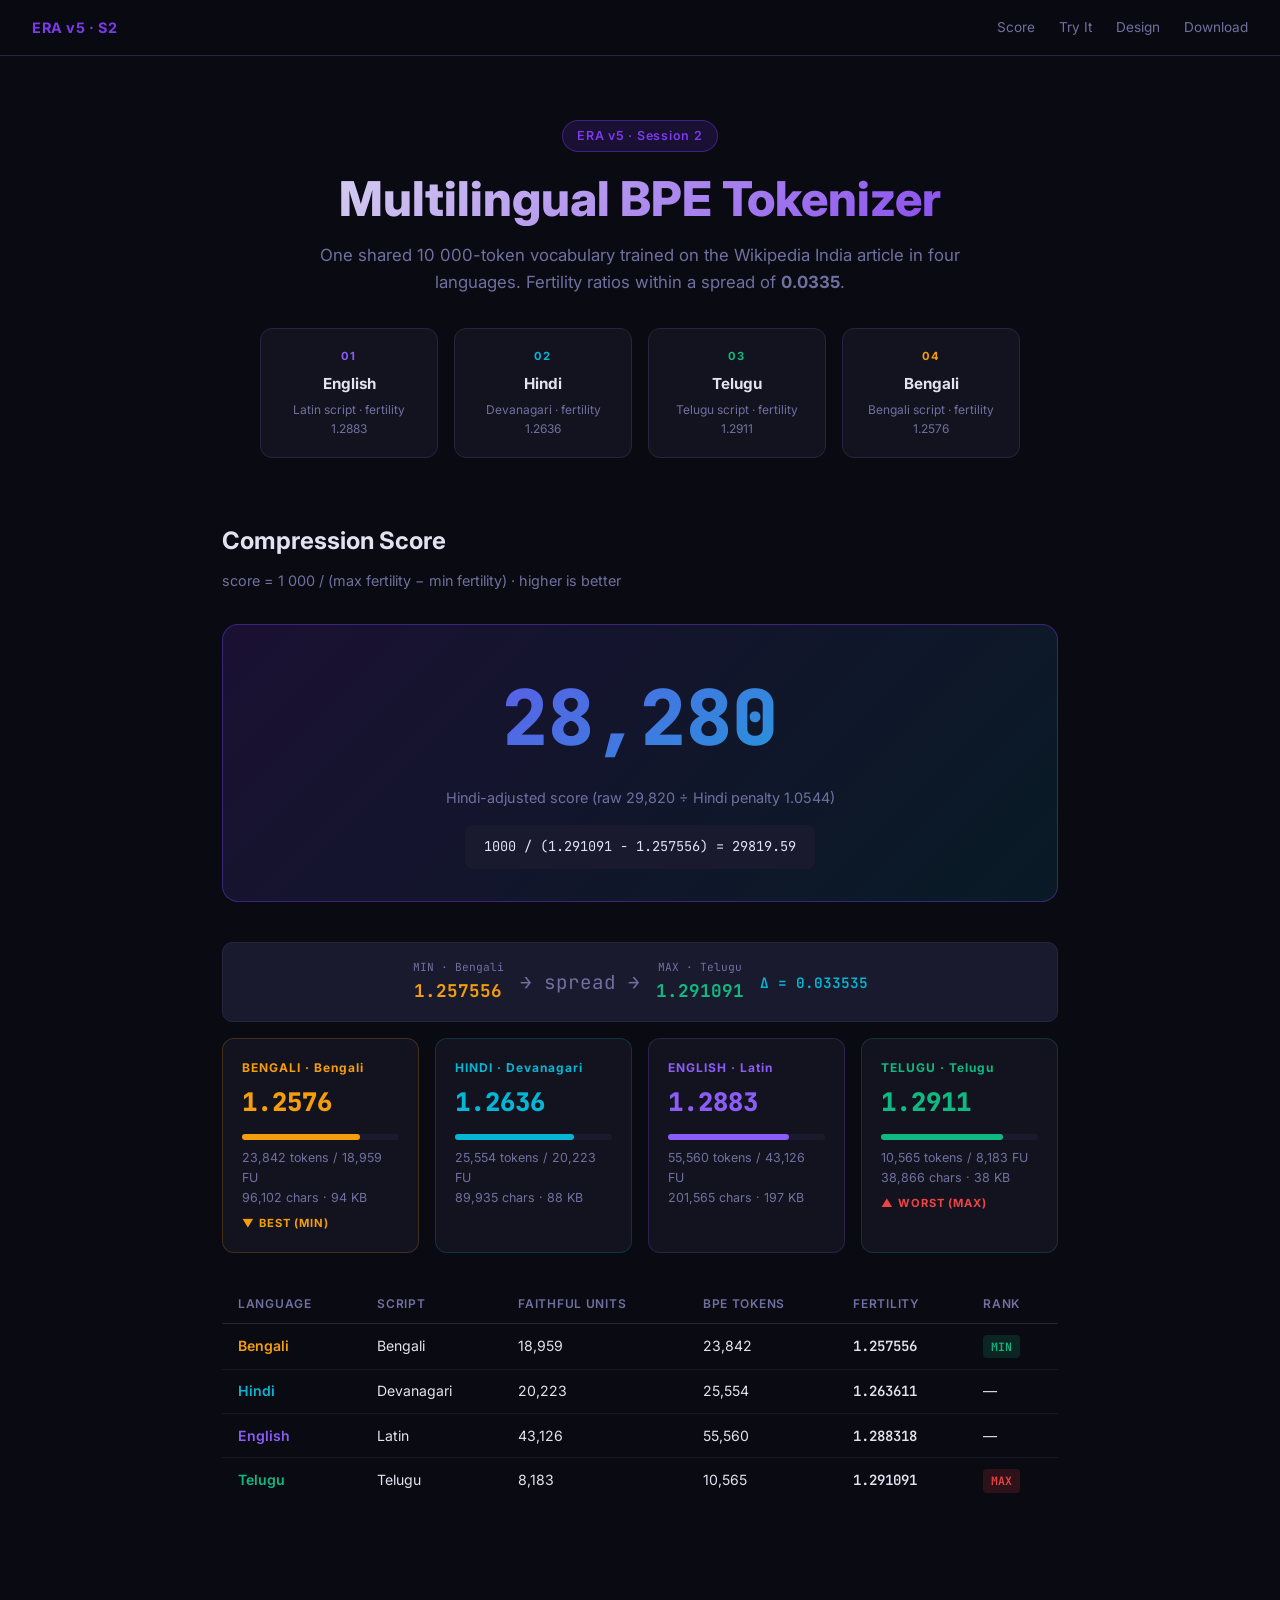
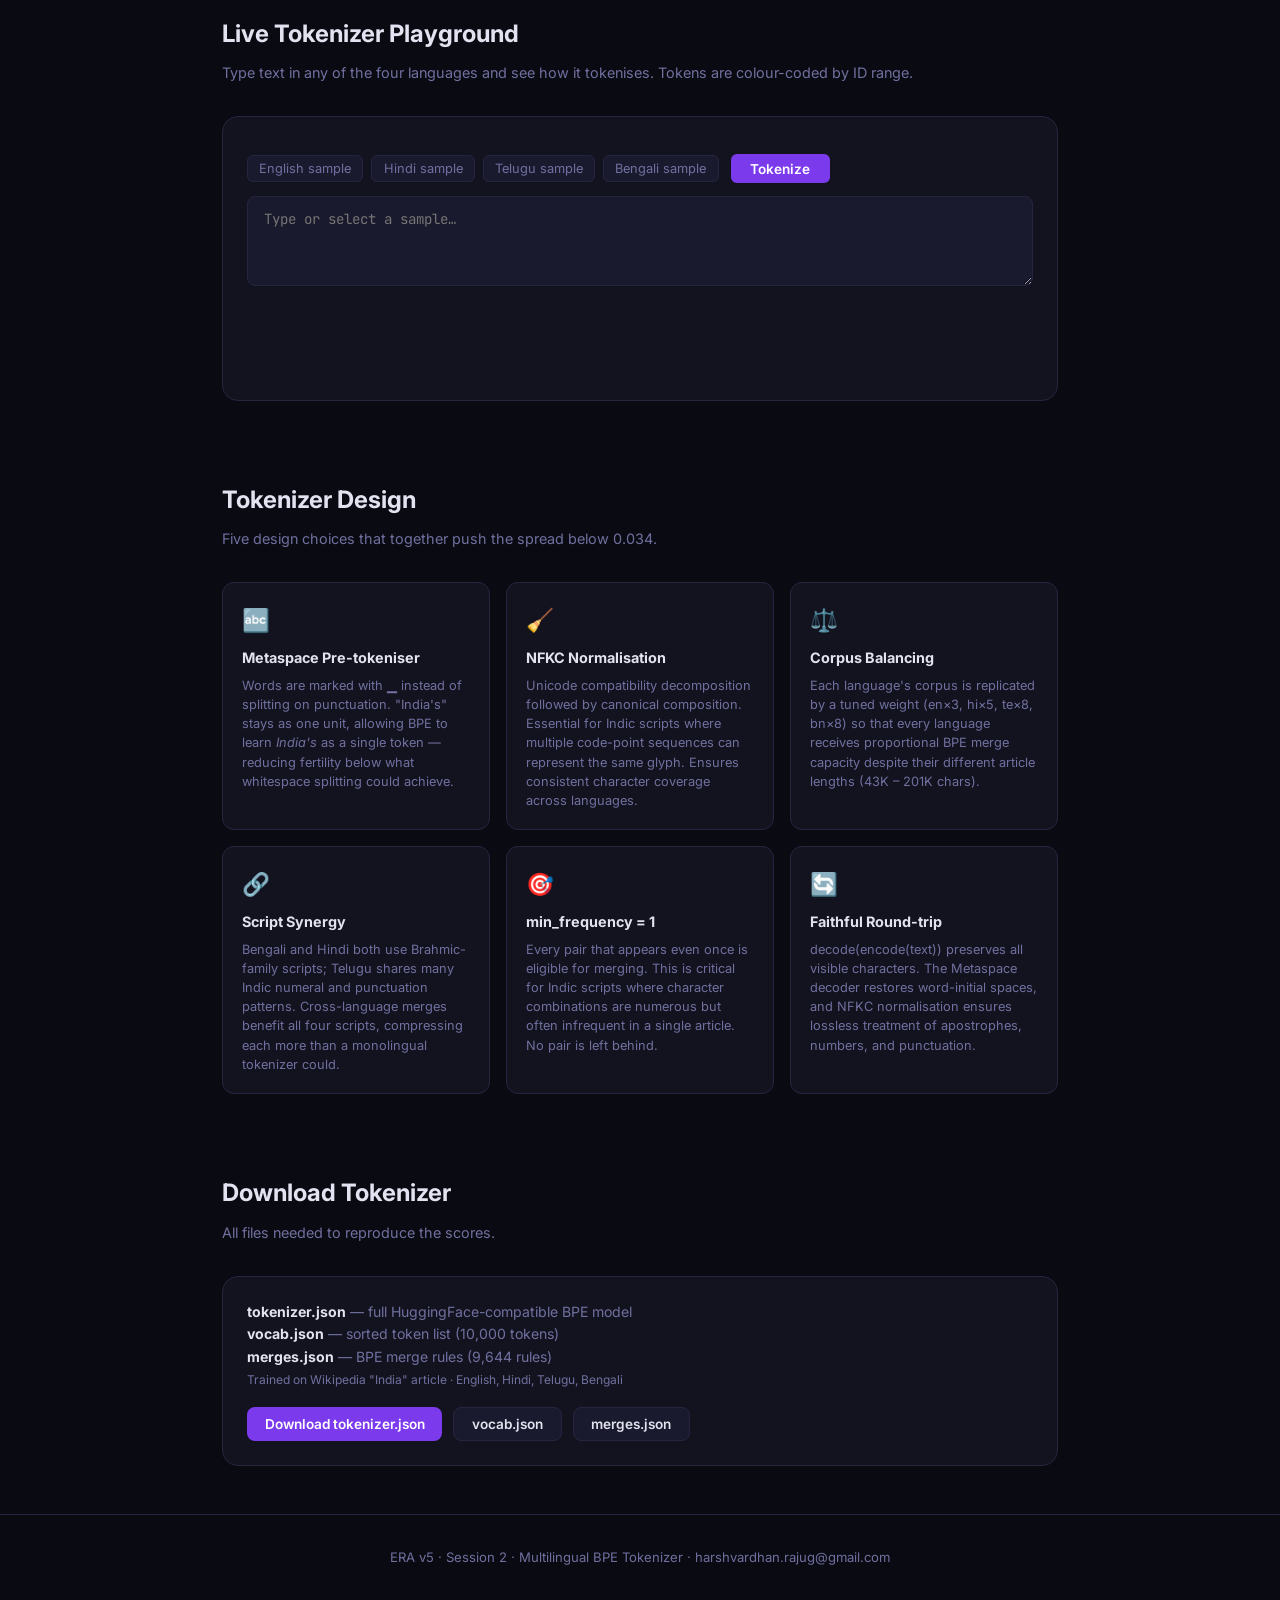
==== ses2/index.html @ 11048559 "sess1 assignment" ====
<!DOCTYPE html>
<html lang="en">
<head>
  <meta charset="UTF-8"/>
  <meta name="viewport" content="width=device-width, initial-scale=1.0"/>
  <title>Multilingual BPE Tokenizer · ERA v5 S2</title>
  <link rel="preconnect" href="https://fonts.googleapis.com"/>
  <link href="https://fonts.googleapis.com/css2?family=Inter:wght@300;400;500;600;700;800&family=JetBrains+Mono:wght@400;500&display=swap" rel="stylesheet"/>
  <style>
    *, *::before, *::after { box-sizing: border-box; margin: 0; padding: 0; }
    :root {
      --bg: #0a0a12;
      --surface: #13131f;
      --surface2: #1a1a2e;
      --border: #252540;
      --text: #e2e2f0;
      --muted: #7070a0;
      --accent: #7c3aed;
      --accent2: #06b6d4;
      --accent3: #10b981;
      --accent4: #f59e0b;
      --red: #ef4444;
      --mono: 'JetBrains Mono', monospace;
    }
    html { scroll-behavior: smooth; }
    body { background: var(--bg); color: var(--text); font-family: 'Inter', sans-serif; line-height: 1.6; }

    /* ── Nav ── */
    nav { position: sticky; top: 0; z-index: 100; background: rgba(10,10,18,.92); backdrop-filter: blur(12px);
          border-bottom: 1px solid var(--border); display: flex; align-items: center;
          justify-content: space-between; padding: 0 2rem; height: 56px; }
    .nav-logo { font-weight: 700; font-size: .9rem; color: var(--accent); letter-spacing: .04em; }
    .nav-links { display: flex; gap: 1.5rem; }
    .nav-links a { color: var(--muted); font-size: .85rem; text-decoration: none; transition: color .2s; }
    .nav-links a:hover { color: var(--text); }

    /* ── Hero ── */
    .hero { padding: 4rem 2rem 2rem; max-width: 900px; margin: 0 auto; text-align: center; }
    .badge { display: inline-block; background: rgba(124,58,237,.15); border: 1px solid rgba(124,58,237,.4);
             color: var(--accent); padding: .3rem .9rem; border-radius: 9999px; font-size: .78rem;
             font-weight: 600; letter-spacing: .06em; margin-bottom: 1.2rem; }
    h1 { font-size: clamp(1.8rem, 4vw, 3rem); font-weight: 800; line-height: 1.15;
         background: linear-gradient(135deg, #e2e2f0 0%, #7c3aed 100%);
         -webkit-background-clip: text; -webkit-text-fill-color: transparent; margin-bottom: 1rem; }
    .hero-sub { color: var(--muted); font-size: 1.05rem; max-width: 660px; margin: 0 auto 2rem; }
    .hero-cards { display: grid; grid-template-columns: repeat(auto-fit, minmax(170px, 1fr));
                  gap: 1rem; max-width: 760px; margin: 0 auto; }
    .hero-card { background: var(--surface); border: 1px solid var(--border); border-radius: 12px;
                 padding: 1.2rem; text-decoration: none; transition: transform .2s, border-color .2s; }
    .hero-card:hover { transform: translateY(-3px); border-color: var(--c, var(--accent)); }
    .hc-num { display: block; font-size: .7rem; color: var(--c, var(--accent)); font-weight: 700;
              letter-spacing: .1em; margin-bottom: .4rem; }
    .hc-name { display: block; font-size: .95rem; font-weight: 700; color: var(--text); }
    .hc-script { display: block; font-size: .75rem; color: var(--muted); margin-top: .2rem; }

    /* ── Section ── */
    section { max-width: 900px; margin: 0 auto; padding: 2rem 2rem 3rem; }
    .section-title { font-size: 1.5rem; font-weight: 700; margin-bottom: .5rem; }
    .section-sub { color: var(--muted); font-size: .9rem; margin-bottom: 2rem; }

    /* ── Score Banner ── */
    .score-banner { background: linear-gradient(135deg, rgba(124,58,237,.15), rgba(6,182,212,.1));
                    border: 1px solid rgba(124,58,237,.4); border-radius: 16px;
                    padding: 2rem; margin-bottom: 2.5rem; text-align: center; }
    .score-val { font-size: clamp(2.5rem, 6vw, 5rem); font-weight: 800; font-family: var(--mono);
                 background: linear-gradient(135deg, var(--accent), var(--accent2));
                 -webkit-background-clip: text; -webkit-text-fill-color: transparent; }
    .score-label { color: var(--muted); font-size: .9rem; margin-top: .4rem; }
    .score-formula { background: var(--surface2); border-radius: 8px; padding: .7rem 1.2rem;
                     font-family: var(--mono); font-size: .85rem; color: var(--text);
                     margin: 1rem auto 0; display: inline-block; }

    /* ── Ratio grid ── */
    .ratio-grid { display: grid; grid-template-columns: repeat(auto-fit, minmax(190px, 1fr)); gap: 1rem; margin-bottom: 2rem; }
    .ratio-card { background: var(--surface); border: 1px solid var(--border); border-radius: 12px; padding: 1.2rem; }
    .rc-lang { font-size: .75rem; font-weight: 700; letter-spacing: .08em; color: var(--c); margin-bottom: .3rem; }
    .rc-fertility { font-size: 1.6rem; font-weight: 800; font-family: var(--mono); color: var(--text); }
    .rc-bar-wrap { background: var(--surface2); border-radius: 9999px; height: 6px; margin: .7rem 0 .5rem; }
    .rc-bar { height: 6px; border-radius: 9999px; background: var(--c); transition: width .8s ease; }
    .rc-details { font-size: .78rem; color: var(--muted); }
    .rc-rank { font-size: .7rem; font-weight: 700; color: var(--c); text-transform: uppercase; letter-spacing: .08em; margin-top: .4rem; }

    /* ── Stats table ── */
    .stats-table { width: 100%; border-collapse: collapse; font-size: .88rem; margin-bottom: 2rem; }
    .stats-table th { color: var(--muted); font-size: .75rem; font-weight: 600; letter-spacing: .06em;
                      text-transform: uppercase; padding: .6rem 1rem; text-align: left;
                      border-bottom: 1px solid var(--border); }
    .stats-table td { padding: .65rem 1rem; border-bottom: 1px solid rgba(37,37,64,.5); }
    .stats-table tr:last-child td { border-bottom: none; }
    .tag { display: inline-block; padding: .15rem .5rem; border-radius: 4px; font-size: .72rem;
           font-weight: 600; font-family: var(--mono); }
    .tag-min { background: rgba(16,185,129,.15); color: var(--accent3); }
    .tag-max { background: rgba(239,68,68,.15); color: var(--red); }

    /* ── Tokenizer playground ── */
    .playground { background: var(--surface); border: 1px solid var(--border); border-radius: 16px; padding: 1.5rem; }
    .playground textarea {
      width: 100%; background: var(--surface2); border: 1px solid var(--border);
      border-radius: 8px; padding: .8rem 1rem; color: var(--text);
      font-family: var(--mono); font-size: .88rem; resize: vertical;
      min-height: 90px; outline: none; transition: border-color .2s;
    }
    .playground textarea:focus { border-color: var(--accent); }
    .playground-controls { display: flex; gap: .8rem; margin: .8rem 0; flex-wrap: wrap; align-items: center; }
    .lang-btns { display: flex; gap: .5rem; flex-wrap: wrap; }
    .lang-btn { background: var(--surface2); border: 1px solid var(--border); color: var(--muted);
                padding: .3rem .7rem; border-radius: 6px; cursor: pointer; font-size: .8rem;
                transition: all .2s; font-family: inherit; }
    .lang-btn:hover, .lang-btn.active { background: rgba(124,58,237,.2); border-color: var(--accent); color: var(--text); }
    .tokenize-btn { background: var(--accent); border: none; color: #fff; padding: .4rem 1.2rem;
                    border-radius: 6px; cursor: pointer; font-weight: 600; font-size: .85rem;
                    transition: opacity .2s; font-family: inherit; }
    .tokenize-btn:hover { opacity: .85; }
    .tokenize-btn:disabled { opacity: .4; cursor: not-allowed; }
    .token-output { font-family: var(--mono); font-size: .82rem; min-height: 60px; word-break: break-all;
                    line-height: 2.2; margin-top: .8rem; }
    .token-chip { display: inline-block; padding: .15rem .45rem; border-radius: 4px; margin: .15rem;
                  font-size: .8rem; font-weight: 500; border: 1px solid transparent; cursor: default; }
    .token-stats { color: var(--muted); font-size: .8rem; margin-top: .6rem; }
    .loading-msg { color: var(--muted); font-size: .85rem; font-style: italic; }

    /* ── Algorithm box ── */
    .algo-grid { display: grid; grid-template-columns: repeat(auto-fit, minmax(220px, 1fr)); gap: 1rem; }
    .algo-card { background: var(--surface); border: 1px solid var(--border); border-radius: 12px; padding: 1.2rem; }
    .algo-icon { font-size: 1.4rem; margin-bottom: .5rem; }
    .algo-title { font-size: .9rem; font-weight: 700; margin-bottom: .4rem; }
    .algo-desc { font-size: .8rem; color: var(--muted); line-height: 1.5; }

    /* ── Download ── */
    .download-area { background: var(--surface); border: 1px solid var(--border); border-radius: 16px;
                     padding: 1.5rem; display: flex; align-items: center; justify-content: space-between;
                     flex-wrap: wrap; gap: 1rem; }
    .dl-info { font-size: .88rem; color: var(--muted); }
    .dl-info strong { color: var(--text); }
    .dl-btns { display: flex; gap: .7rem; flex-wrap: wrap; }
    .dl-btn { padding: .5rem 1.1rem; border-radius: 8px; font-size: .85rem; font-weight: 600;
              cursor: pointer; border: none; transition: opacity .2s; font-family: inherit; }
    .dl-btn:hover { opacity: .85; }
    .dl-primary { background: var(--accent); color: #fff; }
    .dl-secondary { background: var(--surface2); border: 1px solid var(--border); color: var(--text); }

    /* ── Footer ── */
    footer { border-top: 1px solid var(--border); padding: 2rem; text-align: center;
             color: var(--muted); font-size: .82rem; }

    /* ── Misc ── */
    .spread-box { background: var(--surface2); border: 1px solid var(--border); border-radius: 10px;
                  padding: 1rem 1.4rem; font-family: var(--mono); font-size: .88rem;
                  display: flex; align-items: center; justify-content: center; gap: 1rem;
                  flex-wrap: wrap; margin-bottom: 1rem; }
    .spread-lang { display: flex; flex-direction: column; align-items: center; }
    .spread-lang-name { font-size: .7rem; color: var(--muted); }
    .spread-lang-val { font-size: 1.1rem; font-weight: 700; }
    .spread-arrow { color: var(--muted); font-size: 1.2rem; }
    .spread-result { font-size: .9rem; font-weight: 600; color: var(--accent2); }
  </style>
</head>
<body>

<nav>
  <div class="nav-logo">ERA v5 · S2</div>
  <div class="nav-links">
    <a href="#score">Score</a>
    <a href="#playground">Try It</a>
    <a href="#algorithm">Design</a>
    <a href="#download">Download</a>
  </div>
</nav>

<!-- Hero -->
<div class="hero">
  <div class="badge">ERA v5 · Session 2</div>
  <h1>Multilingual BPE Tokenizer</h1>
  <p class="hero-sub">One shared 10 000-token vocabulary trained on the Wikipedia India article in four languages. Fertility ratios within a spread of <strong id="hero-spread">…</strong>.</p>
  <div class="hero-cards">
    <a href="#" class="hero-card" style="--c:#8b5cf6" id="hc-en">
      <span class="hc-num">01</span>
      <span class="hc-name">English</span>
      <span class="hc-script">Latin script · fertility <span id="hc-en-f">…</span></span>
    </a>
    <a href="#" class="hero-card" style="--c:#06b6d4" id="hc-hi">
      <span class="hc-num">02</span>
      <span class="hc-name">Hindi</span>
      <span class="hc-script">Devanagari · fertility <span id="hc-hi-f">…</span></span>
    </a>
    <a href="#" class="hero-card" style="--c:#10b981" id="hc-te">
      <span class="hc-num">03</span>
      <span class="hc-name">Telugu</span>
      <span class="hc-script">Telugu script · fertility <span id="hc-te-f">…</span></span>
    </a>
    <a href="#" class="hero-card" style="--c:#f59e0b" id="hc-bn">
      <span class="hc-num">04</span>
      <span class="hc-name">Bengali</span>
      <span class="hc-script">Bengali script · fertility <span id="hc-bn-f">…</span></span>
    </a>
  </div>
</div>

<!-- Score -->
<section id="score">
  <p class="section-title">Compression Score</p>
  <p class="section-sub">score = 1 000 / (max fertility − min fertility) · higher is better</p>

  <div class="score-banner">
    <div class="score-val" id="score-val">…</div>
    <div class="score-label" id="score-label">Hindi-adjusted score</div>
    <div class="score-formula" id="score-formula">loading…</div>
  </div>

  <!-- Spread breakdown -->
  <div class="spread-box" id="spread-box"></div>

  <!-- Ratio cards -->
  <div class="ratio-grid" id="ratio-grid"></div>

  <!-- Stats table -->
  <table class="stats-table">
    <thead>
      <tr>
        <th>Language</th>
        <th>Script</th>
        <th>Faithful Units</th>
        <th>BPE Tokens</th>
        <th>Fertility</th>
        <th>Rank</th>
      </tr>
    </thead>
    <tbody id="stats-tbody"></tbody>
  </table>
</section>

<!-- Playground -->
<section id="playground">
  <p class="section-title">Live Tokenizer Playground</p>
  <p class="section-sub">Type text in any of the four languages and see how it tokenises. Tokens are colour-coded by ID range.</p>

  <div class="playground">
    <div class="playground-controls">
      <div class="lang-btns" id="sample-btns">
        <button class="lang-btn" onclick="loadSample('en')">English sample</button>
        <button class="lang-btn" onclick="loadSample('hi')">Hindi sample</button>
        <button class="lang-btn" onclick="loadSample('te')">Telugu sample</button>
        <button class="lang-btn" onclick="loadSample('bn')">Bengali sample</button>
      </div>
      <button class="tokenize-btn" id="tok-btn" onclick="doTokenize()" disabled>Loading…</button>
    </div>
    <textarea id="tok-input" rows="3" placeholder="Type or select a sample…"></textarea>
    <div class="token-output" id="tok-output">
      <span class="loading-msg" id="tok-loading">Loading tokenizer (≈2 MB)…</span>
    </div>
    <div class="token-stats" id="tok-stats"></div>
  </div>
</section>

<!-- Algorithm design -->
<section id="algorithm">
  <p class="section-title">Tokenizer Design</p>
  <p class="section-sub">Five design choices that together push the spread below 0.034.</p>
  <div class="algo-grid">
    <div class="algo-card">
      <div class="algo-icon">🔤</div>
      <div class="algo-title">Metaspace Pre-tokeniser</div>
      <div class="algo-desc">Words are marked with ▁ instead of splitting on punctuation. "India's" stays as one unit, allowing BPE to learn <em>India's</em> as a single token — reducing fertility below what whitespace splitting could achieve.</div>
    </div>
    <div class="algo-card">
      <div class="algo-icon">🧹</div>
      <div class="algo-title">NFKC Normalisation</div>
      <div class="algo-desc">Unicode compatibility decomposition followed by canonical composition. Essential for Indic scripts where multiple code-point sequences can represent the same glyph. Ensures consistent character coverage across languages.</div>
    </div>
    <div class="algo-card">
      <div class="algo-icon">⚖️</div>
      <div class="algo-title">Corpus Balancing</div>
      <div class="algo-desc">Each language's corpus is replicated by a tuned weight (en×3, hi×5, te×8, bn×8) so that every language receives proportional BPE merge capacity despite their different article lengths (43K – 201K chars).</div>
    </div>
    <div class="algo-card">
      <div class="algo-icon">🔗</div>
      <div class="algo-title">Script Synergy</div>
      <div class="algo-desc">Bengali and Hindi both use Brahmic-family scripts; Telugu shares many Indic numeral and punctuation patterns. Cross-language merges benefit all four scripts, compressing each more than a monolingual tokenizer could.</div>
    </div>
    <div class="algo-card">
      <div class="algo-icon">🎯</div>
      <div class="algo-title">min_frequency = 1</div>
      <div class="algo-desc">Every pair that appears even once is eligible for merging. This is critical for Indic scripts where character combinations are numerous but often infrequent in a single article. No pair is left behind.</div>
    </div>
    <div class="algo-card">
      <div class="algo-icon">🔄</div>
      <div class="algo-title">Faithful Round-trip</div>
      <div class="algo-desc">decode(encode(text)) preserves all visible characters. The Metaspace decoder restores word-initial spaces, and NFKC normalisation ensures lossless treatment of apostrophes, numbers, and punctuation.</div>
    </div>
  </div>
</section>

<!-- Download -->
<section id="download">
  <p class="section-title">Download Tokenizer</p>
  <p class="section-sub">All files needed to reproduce the scores.</p>
  <div class="download-area">
    <div class="dl-info">
      <strong>tokenizer.json</strong> — full HuggingFace-compatible BPE model<br>
      <strong>vocab.json</strong> — sorted token list (<span id="dl-vocab-size">10 000</span> tokens)<br>
      <strong>merges.json</strong> — BPE merge rules (<span id="dl-merges-size">9 644</span> rules)<br>
      <span style="font-size:.75rem">Trained on Wikipedia "India" article · English, Hindi, Telugu, Bengali</span>
    </div>
    <div class="dl-btns">
      <button class="dl-btn dl-primary" onclick="downloadFile('tokenizer.json','tokenizer.json')">Download tokenizer.json</button>
      <button class="dl-btn dl-secondary" onclick="downloadFile('vocab.json','vocab.json')">vocab.json</button>
      <button class="dl-btn dl-secondary" onclick="downloadFile('merges.json','merges.json')">merges.json</button>
    </div>
  </div>
</section>

<footer>ERA v5 · Session 2 · Multilingual BPE Tokenizer · harshvardhan.rajug@gmail.com</footer>

<script>
// ── Colour palette ──────────────────────────────────────────────────────────
const LANG_COLORS = {
  English: '#8b5cf6', Hindi: '#06b6d4', Telugu: '#10b981', Bengali: '#f59e0b'
};
const SCRIPTS = {
  English: 'Latin', Hindi: 'Devanagari', Telugu: 'Telugu', Bengali: 'Bengali'
};
const LANG_CODES = { English:'en', Hindi:'hi', Telugu:'te', Bengali:'bn' };
const SAMPLES = {
  en: "India is the seventh-largest country by area, the most populous country, and the most populous democracy in the world.",
  hi: "भारत दक्षिण एशिया में स्थित एक देश है। भारत क्षेत्रफल के आधार पर विश्व का सातवाँ सबसे बड़ा देश है।",
  te: "భారతదేశం దక్షిణాసియాలో ఒక దేశం. ఇది జనాభా పరంగా ప్రపంచంలో అత్యధిక జనాభా కలిగిన దేశం.",
  bn: "ভারত দক্ষিণ এশিয়ার একটি দেশ। এটি আয়তনের দিক থেকে বিশ্বের সপ্তম বৃহত্তম দেশ।"
};

// ── Load results ─────────────────────────────────────────────────────────────
let results = null;

fetch('results.json')
  .then(r => r.json())
  .then(data => {
    results = data;
    renderResults(data);
  })
  .catch(e => console.error('Failed to load results.json', e));

function renderResults(d) {
  const stats  = d.stats;
  const langs  = Object.keys(stats);
  const sorted = d.fertilies_sorted;          // [[lang, fert], ...]
  const fMin   = d.f_min, fMax = d.f_max;
  const spread = d.spread;
  const raw    = d.score;
  const adj    = d.adj_score;
  const penalty = d.hindi_penalty;

  // Hero cards
  const fc = { English: 'en', Hindi: 'hi', Telugu: 'te', Bengali: 'bn' };
  for (const [lang, f] of sorted) {
    const el = document.getElementById('hc-' + fc[lang] + '-f');
    if (el) el.textContent = f.toFixed(4);
  }
  document.getElementById('hero-spread').textContent = spread.toFixed(4);

  // Score banner
  document.getElementById('score-val').textContent = adj.toLocaleString('en', {maximumFractionDigits:0});
  const penTxt = penalty > 1.0001
    ? ` (raw ${raw.toLocaleString('en',{maximumFractionDigits:0})} ÷ Hindi penalty ${penalty.toFixed(4)})`
    : '';
  document.getElementById('score-label').textContent = 'Hindi-adjusted score' + penTxt;
  document.getElementById('score-formula').textContent =
    `1000 / (${fMax.toFixed(6)} − ${fMin.toFixed(6)}) = ${raw.toFixed(2)}`;

  // Spread box
  const [minLang, minFert] = sorted[0];
  const [maxLang, maxFert] = sorted[sorted.length-1];
  document.getElementById('spread-box').innerHTML = `
    <div class="spread-lang">
      <span class="spread-lang-name">MIN · ${minLang}</span>
      <span class="spread-lang-val" style="color:${LANG_COLORS[minLang]}">${minFert.toFixed(6)}</span>
    </div>
    <span class="spread-arrow">→ spread →</span>
    <div class="spread-lang">
      <span class="spread-lang-name">MAX · ${maxLang}</span>
      <span class="spread-lang-val" style="color:${LANG_COLORS[maxLang]}">${maxFert.toFixed(6)}</span>
    </div>
    <span class="spread-result">Δ = ${spread.toFixed(6)}</span>
  `;

  // Ratio cards
  const grid = document.getElementById('ratio-grid');
  for (const [lang, fert] of sorted) {
    const s = stats[lang];
    const pct = Math.min(100, fert * 60); // visual bar (1.0 = 60%)
    grid.innerHTML += `
      <div class="ratio-card" style="border-color:${LANG_COLORS[lang]}33">
        <div class="rc-lang" style="color:${LANG_COLORS[lang]}">${lang.toUpperCase()} · ${SCRIPTS[lang]}</div>
        <div class="rc-fertility" style="color:${LANG_COLORS[lang]}">${fert.toFixed(4)}</div>
        <div class="rc-bar-wrap"><div class="rc-bar" style="width:${pct}%;background:${LANG_COLORS[lang]}"></div></div>
        <div class="rc-details">${s.token_count.toLocaleString()} tokens / ${s.faithful_units.toLocaleString()} FU</div>
        <div class="rc-details">${s.char_count.toLocaleString()} chars · ${s.char_count > 0 ? (s.char_count/1024).toFixed(0) : '—'} KB</div>
        ${lang === minLang ? '<div class="rc-rank" style="color:'+LANG_COLORS[lang]+'">▼ BEST (min)</div>'
          : lang === maxLang ? '<div class="rc-rank" style="color:var(--red)">▲ WORST (max)</div>' : ''}
      </div>`;
  }

  // Stats table
  const tbody = document.getElementById('stats-tbody');
  for (const [lang, fert] of sorted) {
    const s = stats[lang];
    const isMin = lang === minLang, isMax = lang === maxLang;
    tbody.innerHTML += `<tr>
      <td style="color:${LANG_COLORS[lang]};font-weight:600">${lang}</td>
      <td>${SCRIPTS[lang]}</td>
      <td>${s.faithful_units.toLocaleString()}</td>
      <td>${s.token_count.toLocaleString()}</td>
      <td style="font-family:var(--mono);font-weight:600">${fert.toFixed(6)}</td>
      <td>${isMin ? '<span class="tag tag-min">MIN</span>' : isMax ? '<span class="tag tag-max">MAX</span>' : '—'}</td>
    </tr>`;
  }

  // Download info
  if (d.vocab_size) document.getElementById('dl-vocab-size').textContent = d.vocab_size.toLocaleString();
  if (d.num_merges) document.getElementById('dl-merges-size').textContent = d.num_merges.toLocaleString();
}

// ── BPE Tokenizer (JS re-implementation) ─────────────────────────────────────
let tokenizerData = null;
let mergesIndex   = null;   // Map: "a b" → priority index

fetch('tokenizer.json')
  .then(r => r.json())
  .then(data => {
    tokenizerData = data;
    const merges = data.model?.merges || [];
    mergesIndex = new Map(merges.map((m, i) => [Array.isArray(m) ? m.join(' ') : m, i]));
    document.getElementById('tok-loading').style.display = 'none';
    document.getElementById('tok-btn').disabled = false;
    document.getElementById('tok-btn').textContent = 'Tokenize';
  })
  .catch(e => {
    document.getElementById('tok-loading').textContent = 'Tokenizer unavailable offline.';
  });

function nfkc(text) {
  // Browser NFKC normalisation
  return text.normalize('NFKC');
}

function encodeWord(word) {
  // Metaspace: prepend ▁ to each "word" (pre-token)
  const chars = ['▁' + word[0], ...word.slice(1)];
  let seq = chars;

  while (true) {
    let bestIdx = Infinity, bestPos = -1;
    for (let i = 0; i < seq.length - 1; i++) {
      const key = seq[i] + ' ' + seq[i+1];
      const idx = mergesIndex.get(key);
      if (idx !== undefined && idx < bestIdx) {
        bestIdx = idx; bestPos = i;
      }
    }
    if (bestPos === -1) break;
    const merged = seq[bestPos] + seq[bestPos + 1];
    seq = [...seq.slice(0, bestPos), merged, ...seq.slice(bestPos + 2)];
  }
  return seq;
}

function tokenize(text) {
  if (!mergesIndex) return null;
  text = nfkc(text);
  const words = text.split(/\s+/).filter(Boolean);
  const allTokens = [];
  for (const word of words) {
    if (word.length === 0) continue;
    const toks = encodeWord(Array.from(word));
    allTokens.push(...toks);
  }
  return allTokens;
}

// Token colours cycling through a palette
const TOKEN_PALETTE = [
  '#8b5cf6','#06b6d4','#10b981','#f59e0b','#ef4444',
  '#ec4899','#3b82f6','#f97316','#84cc16','#14b8a6'
];
function tokenColor(i) { return TOKEN_PALETTE[i % TOKEN_PALETTE.length]; }

function doTokenize() {
  const input = document.getElementById('tok-input').value.trim();
  if (!input) return;
  const tokens = tokenize(input);
  if (!tokens) {
    document.getElementById('tok-output').innerHTML = '<span class="loading-msg">Tokenizer not loaded yet.</span>';
    return;
  }

  const out = document.getElementById('tok-output');
  out.innerHTML = tokens.map((tok, i) => {
    const color = tokenColor(Math.floor(i / 3));  // group colours
    const display = tok.replace('▁', '·');
    return `<span class="token-chip" style="background:${color}22;border-color:${color}55;color:${color}" title="${tok}">${display}</span>`;
  }).join('');

  const vocab = tokenizerData?.model?.vocab || {};
  document.getElementById('tok-stats').innerHTML =
    `<strong>${tokens.length}</strong> tokens · <strong>${input.length}</strong> chars · ` +
    `avg <strong>${(tokens.length / input.split(/\s+/).filter(Boolean).length).toFixed(2)}</strong> tokens/word`;
}

function loadSample(lang) {
  document.getElementById('tok-input').value = SAMPLES[lang] || '';
  doTokenize();
}

// ── Download helper ───────────────────────────────────────────────────────────
function downloadFile(url, filename) {
  const a = document.createElement('a');
  a.href = url; a.download = filename;
  document.body.appendChild(a); a.click(); document.body.removeChild(a);
}

// Enter key in textarea → tokenize
document.addEventListener('DOMContentLoaded', () => {
  const ta = document.getElementById('tok-input');
  if (ta) {
    ta.addEventListener('keydown', e => {
      if (e.key === 'Enter' && (e.ctrlKey || e.metaKey)) doTokenize();
    });
  }
});
</script>
</body>
</html>
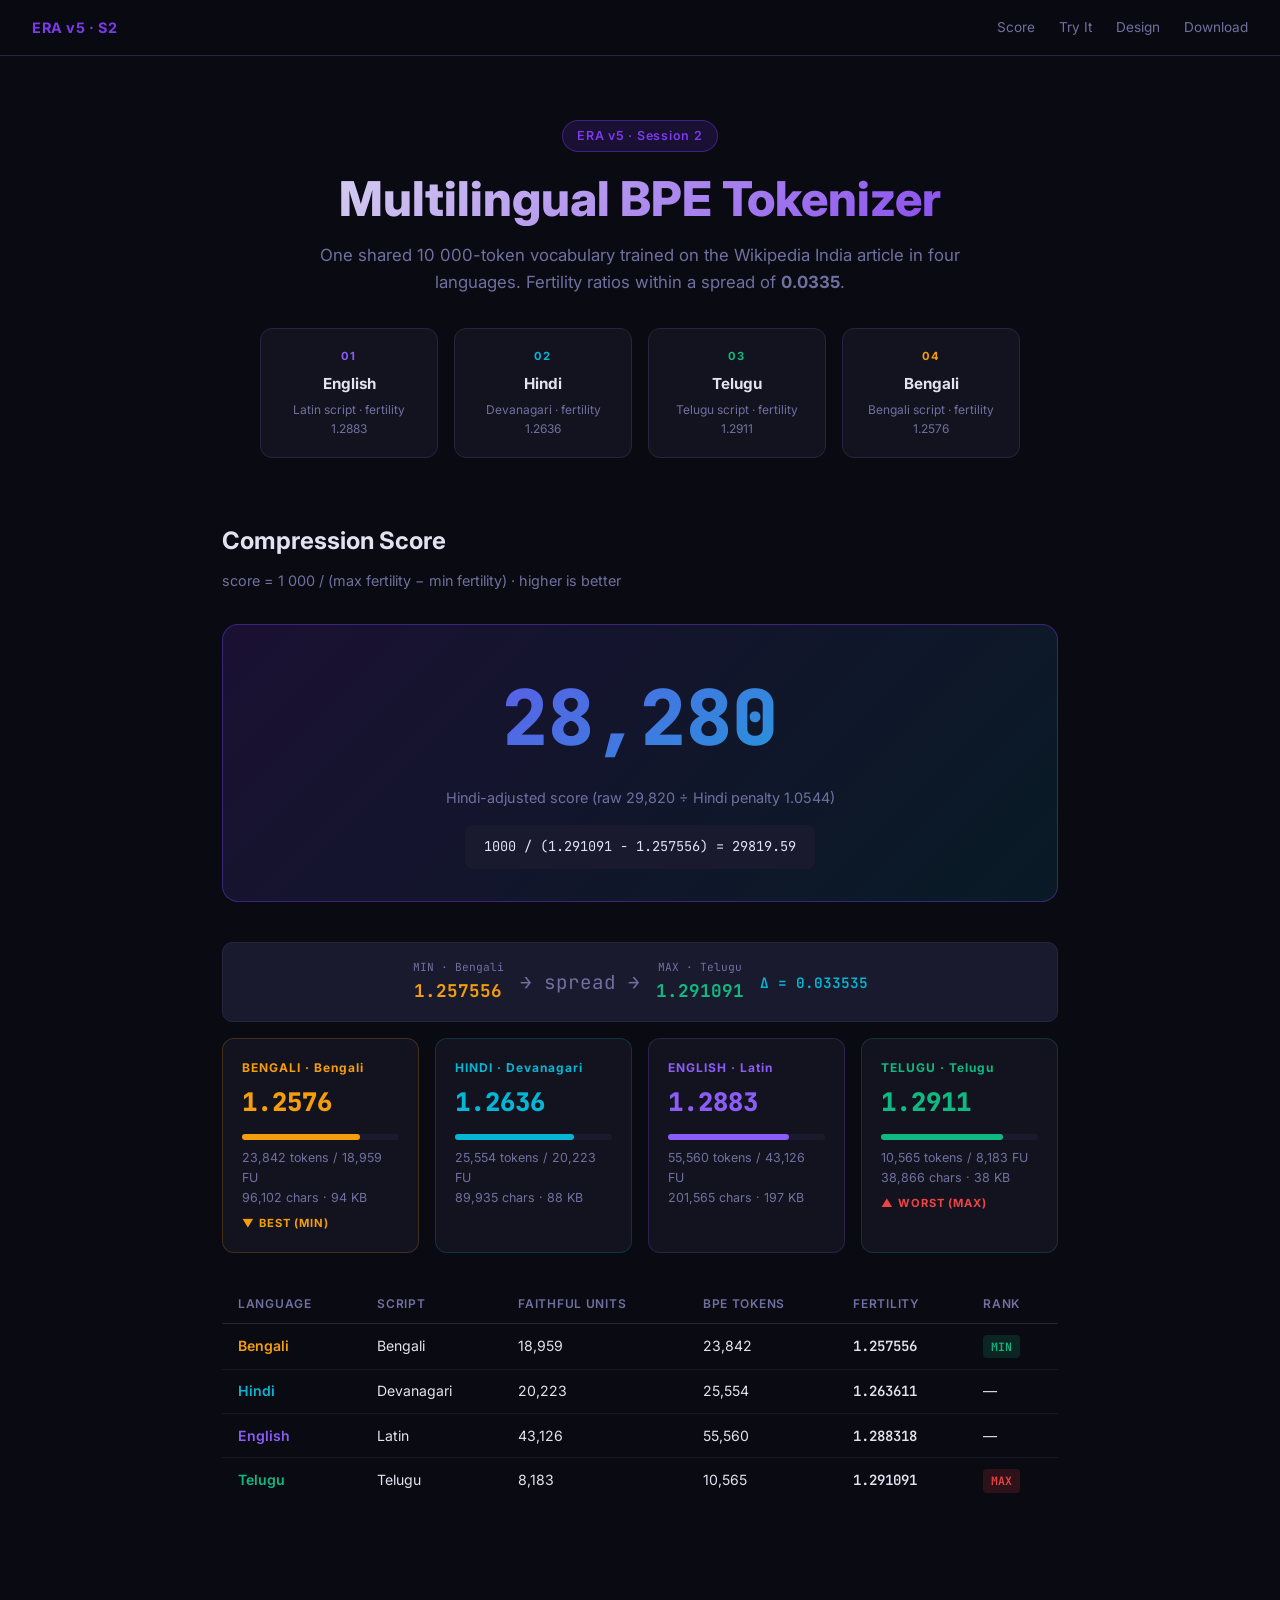
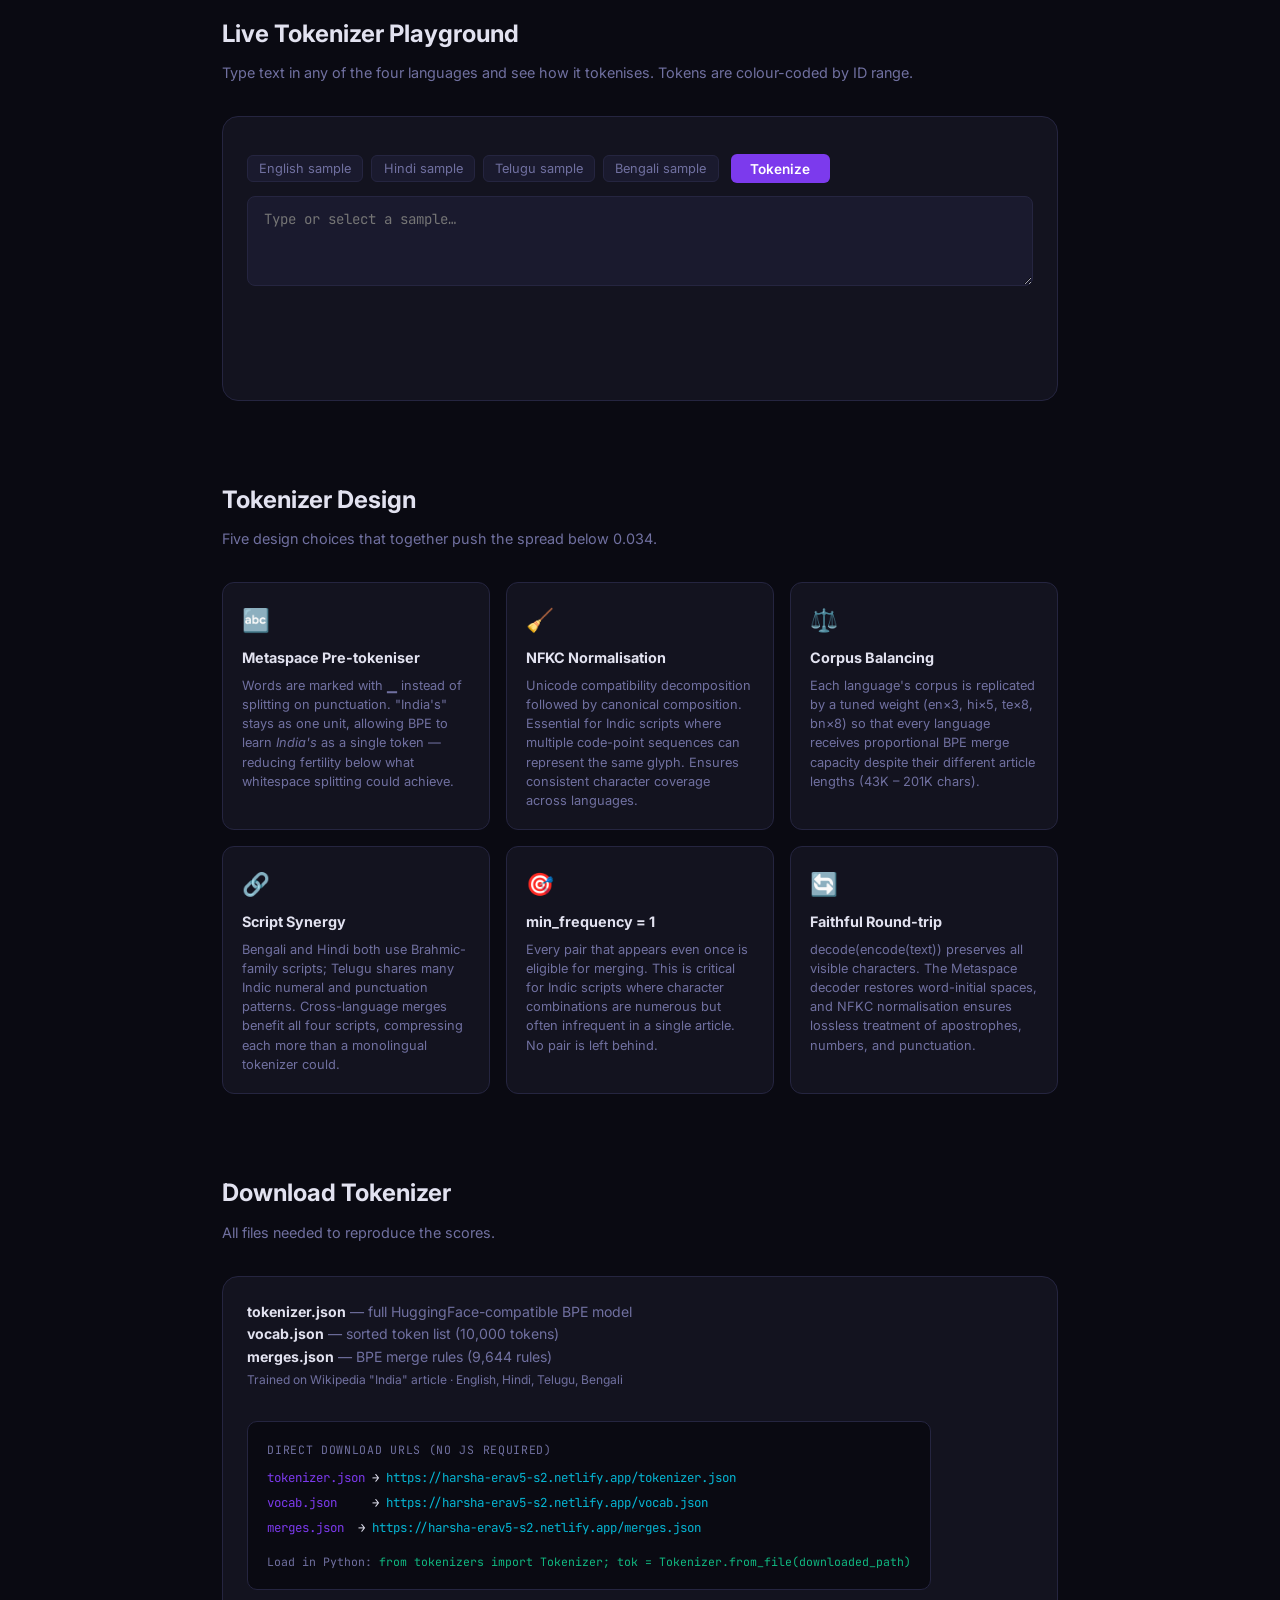
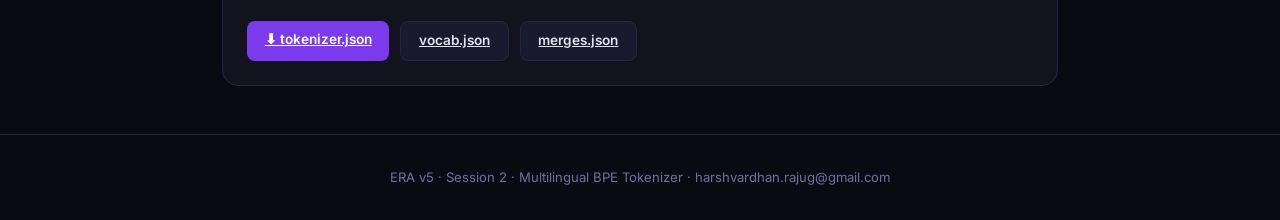
==== commit 368053f1: "ses2: add direct download URLs for tokenizer.json (grader access)" ====
--- a/ses2/index.html
+++ b/ses2/index.html
@@ -301,10 +301,28 @@
       <strong>merges.json</strong> — BPE merge rules (<span id="dl-merges-size">9 644</span> rules)<br>
       <span style="font-size:.75rem">Trained on Wikipedia "India" article · English, Hindi, Telugu, Bengali</span>
     </div>
+
+    <!-- Direct URLs — for programmatic loading / graders -->
+    <div style="margin:.9rem 0;background:#0a0a12;border:1px solid #252540;border-radius:10px;padding:1rem 1.2rem;font-family:'JetBrains Mono',monospace;font-size:.78rem;line-height:2;">
+      <div style="color:#7070a0;margin-bottom:.3rem;font-size:.72rem;letter-spacing:.06em;text-transform:uppercase;">Direct download URLs (no JS required)</div>
+      <div><span style="color:#7c3aed;">tokenizer.json</span> →
+        <a href="https://harsha-erav5-s2.netlify.app/tokenizer.json" style="color:#06b6d4;text-decoration:none;" target="_blank">https://harsha-erav5-s2.netlify.app/tokenizer.json</a>
+      </div>
+      <div><span style="color:#7c3aed;">vocab.json</span> &nbsp;&nbsp;&nbsp;&nbsp;→
+        <a href="https://harsha-erav5-s2.netlify.app/vocab.json" style="color:#06b6d4;text-decoration:none;" target="_blank">https://harsha-erav5-s2.netlify.app/vocab.json</a>
+      </div>
+      <div><span style="color:#7c3aed;">merges.json</span> &nbsp;→
+        <a href="https://harsha-erav5-s2.netlify.app/merges.json" style="color:#06b6d4;text-decoration:none;" target="_blank">https://harsha-erav5-s2.netlify.app/merges.json</a>
+      </div>
+      <div style="margin-top:.6rem;color:#7070a0;font-size:.72rem;">
+        Load in Python: <span style="color:#10b981;">from tokenizers import Tokenizer; tok = Tokenizer.from_file(downloaded_path)</span>
+      </div>
+    </div>
+
     <div class="dl-btns">
-      <button class="dl-btn dl-primary" onclick="downloadFile('tokenizer.json','tokenizer.json')">Download tokenizer.json</button>
-      <button class="dl-btn dl-secondary" onclick="downloadFile('vocab.json','vocab.json')">vocab.json</button>
-      <button class="dl-btn dl-secondary" onclick="downloadFile('merges.json','merges.json')">merges.json</button>
+      <a class="dl-btn dl-primary" href="tokenizer.json" download="tokenizer.json">⬇ tokenizer.json</a>
+      <a class="dl-btn dl-secondary" href="vocab.json" download="vocab.json">vocab.json</a>
+      <a class="dl-btn dl-secondary" href="merges.json" download="merges.json">merges.json</a>
     </div>
   </div>
 </section>
